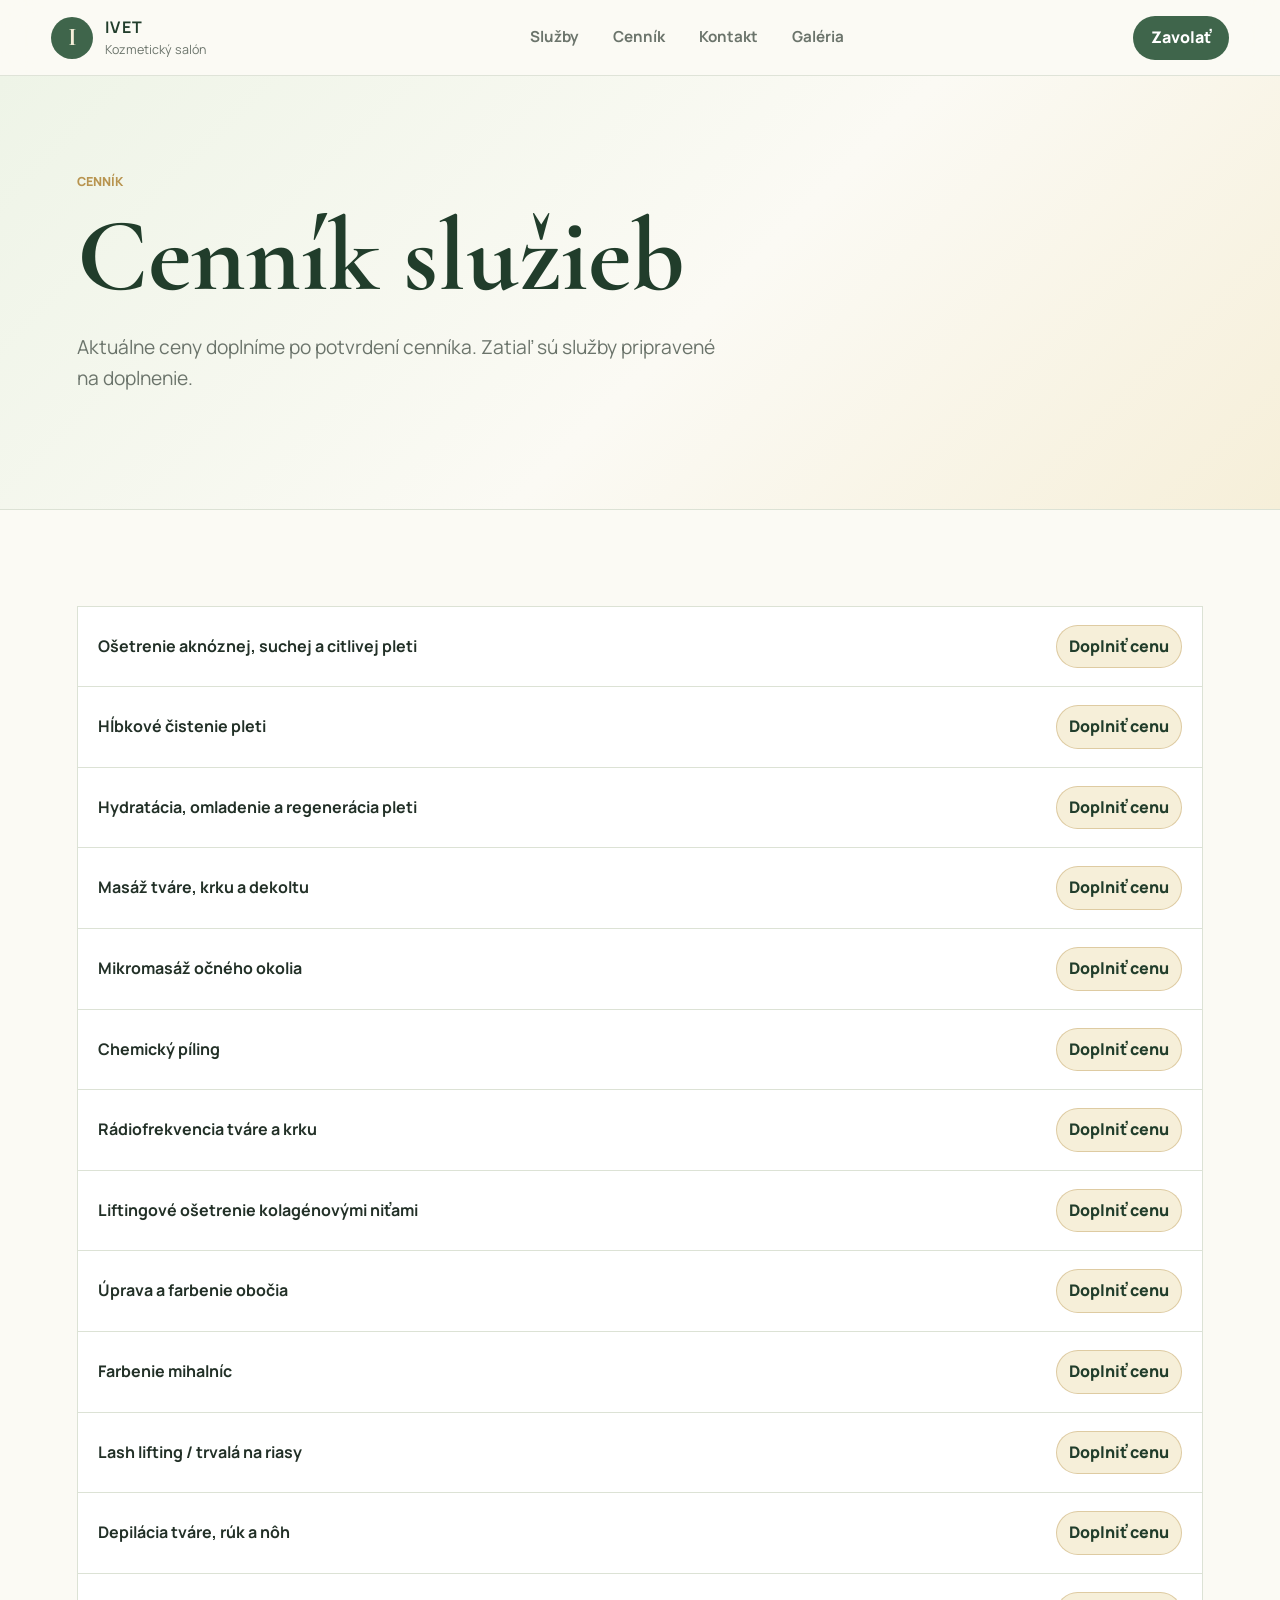
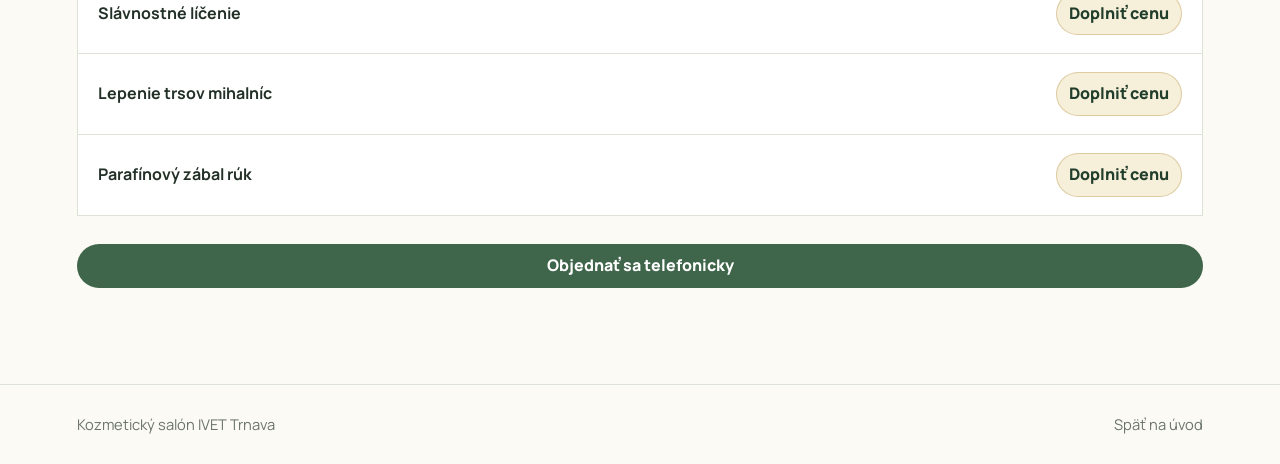
==== cennik.html @ 9b258953 "Add price and gallery pages" ====
<!doctype html>
<html lang="sk">
  <head>
    <meta charset="utf-8" />
    <meta name="viewport" content="width=device-width, initial-scale=1" />
    <meta name="description" content="Cenník služieb Kozmetického salónu IVET Trnava." />
    <title>Cenník | Kozmetický salón IVET Trnava</title>
    <link rel="preconnect" href="https://fonts.googleapis.com" />
    <link rel="preconnect" href="https://fonts.gstatic.com" crossorigin />
    <link
      href="https://fonts.googleapis.com/css2?family=Cormorant+Garamond:wght@600;700&family=Manrope:wght@400;500;600;700;800&display=swap"
      rel="stylesheet"
    />
    <link rel="stylesheet" href="styles.css" />
  </head>
  <body>
    <header class="site-header" data-header>
      <a class="brand" href="index.html" aria-label="Kozmetický salón IVET">
        <span class="brand-mark">I</span>
        <span>
          <strong>IVET</strong>
          <small>Kozmetický salón</small>
        </span>
      </a>
      <nav class="nav" aria-label="Hlavná navigácia">
        <a href="index.html#sluzby">Služby</a>
        <a href="cennik.html">Cenník</a>
        <a href="index.html#kontakt">Kontakt</a>
        <a href="galeria.html">Galéria</a>
      </nav>
      <a class="call-link" href="tel:+421908749265">Zavolať</a>
    </header>

    <main>
      <section class="page-hero">
        <p class="eyebrow">Cenník</p>
        <h1>Cenník služieb</h1>
        <p class="lead">Aktuálne ceny doplníme po potvrdení cenníka. Zatiaľ sú služby pripravené na doplnenie.</p>
      </section>

      <section class="section price-page">
        <div class="price-list">
          <div><strong>Ošetrenie aknóznej, suchej a citlivej pleti</strong><span>Doplniť cenu</span></div>
          <div><strong>Hĺbkové čistenie pleti</strong><span>Doplniť cenu</span></div>
          <div><strong>Hydratácia, omladenie a regenerácia pleti</strong><span>Doplniť cenu</span></div>
          <div><strong>Masáž tváre, krku a dekoltu</strong><span>Doplniť cenu</span></div>
          <div><strong>Mikromasáž očného okolia</strong><span>Doplniť cenu</span></div>
          <div><strong>Chemický píling</strong><span>Doplniť cenu</span></div>
          <div><strong>Rádiofrekvencia tváre a krku</strong><span>Doplniť cenu</span></div>
          <div><strong>Liftingové ošetrenie kolagénovými niťami</strong><span>Doplniť cenu</span></div>
          <div><strong>Úprava a farbenie obočia</strong><span>Doplniť cenu</span></div>
          <div><strong>Farbenie mihalníc</strong><span>Doplniť cenu</span></div>
          <div><strong>Lash lifting / trvalá na riasy</strong><span>Doplniť cenu</span></div>
          <div><strong>Depilácia tváre, rúk a nôh</strong><span>Doplniť cenu</span></div>
          <div><strong>Slávnostné líčenie</strong><span>Doplniť cenu</span></div>
          <div><strong>Lepenie trsov mihalníc</strong><span>Doplniť cenu</span></div>
          <div><strong>Parafínový zábal rúk</strong><span>Doplniť cenu</span></div>
        </div>
        <a class="button primary" href="tel:+421908749265">Objednať sa telefonicky</a>
      </section>
    </main>

    <footer class="site-footer">
      <span>Kozmetický salón IVET Trnava</span>
      <a href="index.html">Späť na úvod</a>
    </footer>

    <script src="script.js"></script>
  </body>
</html>
---- styles.css ----
:root {
  --bg: #fbfaf4;
  --surface: #ffffff;
  --text: #223027;
  --muted: #6b746b;
  --line: #dce2d5;
  --green: #3f654b;
  --green-dark: #213d2b;
  --green-soft: #edf3e8;
  --gold: #b8944f;
  --gold-soft: #f6efd9;
  --shadow: 0 18px 55px rgba(33, 61, 43, 0.13);
}

* {
  box-sizing: border-box;
}

html {
  scroll-behavior: smooth;
}

body {
  margin: 0;
  background: var(--bg);
  color: var(--text);
  font-family: Manrope, Arial, sans-serif;
  line-height: 1.6;
}

a {
  color: inherit;
  text-decoration: none;
}

img {
  max-width: 100%;
}

.site-header {
  position: sticky;
  top: 0;
  z-index: 10;
  display: flex;
  align-items: center;
  justify-content: space-between;
  gap: 24px;
  min-height: 76px;
  padding: 14px clamp(18px, 4vw, 56px);
  background: rgba(251, 250, 244, 0.92);
  border-bottom: 1px solid rgba(220, 226, 213, 0.9);
  backdrop-filter: blur(18px);
  transition: box-shadow 160ms ease, background 160ms ease;
}

.site-header.is-scrolled {
  background: rgba(251, 250, 244, 0.98);
  box-shadow: 0 10px 30px rgba(33, 61, 43, 0.08);
}

.brand {
  display: inline-flex;
  align-items: center;
  gap: 12px;
  min-width: 190px;
}

.brand-mark {
  display: grid;
  width: 42px;
  height: 42px;
  place-items: center;
  border-radius: 50%;
  background: var(--green);
  color: var(--gold-soft);
  font-family: "Cormorant Garamond", Georgia, serif;
  font-size: 1.6rem;
  font-weight: 700;
}

.brand strong,
.brand small {
  display: block;
}

.brand strong {
  color: var(--green-dark);
  letter-spacing: 0.08em;
}

.brand small {
  color: var(--muted);
  font-size: 0.78rem;
}

.nav {
  display: flex;
  align-items: center;
  justify-content: center;
  gap: clamp(14px, 3vw, 34px);
  color: var(--muted);
  font-size: 0.95rem;
  font-weight: 700;
}

.nav a,
.site-footer a,
.contact-card a:not(.phone-box) {
  transition: color 160ms ease;
}

.nav a:hover,
.site-footer a:hover,
.contact-card a:not(.phone-box):hover {
  color: var(--green);
}

.call-link,
.button {
  display: inline-flex;
  align-items: center;
  justify-content: center;
  min-height: 44px;
  padding: 0 18px;
  border-radius: 999px;
  font-weight: 800;
  white-space: nowrap;
}

.call-link,
.button.primary {
  background: var(--green);
  color: #fff;
}

.button.secondary {
  border: 1px solid var(--gold);
  background: var(--gold-soft);
  color: var(--green-dark);
}

.hero {
  display: grid;
  grid-template-columns: minmax(0, 1fr) minmax(280px, 430px);
  gap: clamp(28px, 6vw, 72px);
  align-items: end;
  min-height: calc(100vh - 76px);
  padding: clamp(56px, 9vw, 112px) clamp(18px, 6vw, 88px) clamp(44px, 7vw, 76px);
  background: linear-gradient(135deg, #fbfaf4, #eef4e7 58%, #f6efd9);
}

.hero-copy {
  max-width: 760px;
}

.eyebrow {
  margin: 0 0 12px;
  color: var(--gold);
  font-size: 0.78rem;
  font-weight: 800;
  letter-spacing: 0;
  text-transform: uppercase;
}

h1,
h2,
h3,
p {
  margin-top: 0;
}

h1,
h2 {
  font-family: "Cormorant Garamond", Georgia, serif;
  line-height: 1;
}

h1 {
  max-width: 780px;
  margin-bottom: 24px;
  color: var(--green-dark);
  font-size: 6.5rem;
}

h2 {
  margin-bottom: 18px;
  color: var(--green-dark);
  font-size: 4rem;
}

h3 {
  margin-bottom: 10px;
  color: var(--green-dark);
  font-size: 1.05rem;
}

.lead {
  max-width: 650px;
  color: var(--muted);
  font-size: 1.2rem;
}

.hero-actions {
  display: flex;
  flex-wrap: wrap;
  gap: 12px;
  margin-top: 30px;
}

.hero-photo {
  position: relative;
  min-height: 560px;
  overflow: hidden;
  border: 1px solid rgba(184, 148, 79, 0.28);
  border-radius: 8px;
  box-shadow: var(--shadow);
}

.hero-photo img {
  display: block;
  width: 100%;
  height: 100%;
  min-height: 560px;
  object-fit: cover;
}

.hero-panel {
  position: absolute;
  right: 18px;
  bottom: 18px;
  display: grid;
  gap: 6px;
  width: min(78%, 290px);
  padding: 22px;
  background: rgba(255, 255, 255, 0.9);
  border: 1px solid rgba(184, 148, 79, 0.32);
  border-radius: 8px;
  box-shadow: var(--shadow);
}

.hero-panel p {
  margin-bottom: 16px;
  color: var(--green-dark);
  font-weight: 800;
}

.hero-panel span {
  margin-bottom: 10px;
  color: var(--muted);
}

.section,
.page-hero {
  padding: clamp(54px, 8vw, 96px) clamp(18px, 6vw, 88px);
}

.page-hero {
  background: linear-gradient(135deg, #eef4e7, #fbfaf4 55%, #f6efd9);
  border-bottom: 1px solid var(--line);
}

.intro,
.contact {
  display: grid;
  grid-template-columns: minmax(220px, 0.8fr) minmax(0, 1fr);
  gap: clamp(24px, 6vw, 72px);
  align-items: start;
  border-top: 1px solid var(--line);
}

.intro p:last-child,
.contact p {
  color: var(--muted);
  font-size: 1.06rem;
}

.section-heading {
  max-width: 760px;
  margin-bottom: 32px;
}

.service-grid {
  display: grid;
  grid-template-columns: repeat(3, minmax(0, 1fr));
  gap: 1px;
  background: var(--line);
  border: 1px solid var(--line);
}

.service-grid article {
  min-height: 190px;
  padding: clamp(22px, 3vw, 32px);
  background: var(--surface);
}

.service-grid p {
  margin-bottom: 0;
  color: var(--muted);
}

.link-band {
  display: grid;
  grid-template-columns: minmax(0, 1fr) auto;
  gap: 26px;
  align-items: center;
  padding: clamp(42px, 7vw, 74px) clamp(18px, 6vw, 88px);
  background: var(--green-soft);
  border-block: 1px solid var(--line);
}

.link-band p {
  max-width: 760px;
  color: var(--muted);
}

.gallery-teaser {
  background: var(--gold-soft);
}

.contact-card {
  display: grid;
  gap: 12px;
  padding: 24px;
  background: #fff;
  border: 1px solid rgba(184, 148, 79, 0.3);
  border-radius: 8px;
  box-shadow: var(--shadow);
}

.contact-card span {
  color: var(--gold);
  font-size: 0.78rem;
  font-weight: 800;
  text-transform: uppercase;
}

.contact-card a {
  overflow-wrap: anywhere;
}

.phone-box {
  display: block;
  padding: 18px;
  background: var(--green);
  border-radius: 8px;
  color: #fff;
  font-size: 1.28rem;
  font-weight: 800;
  text-align: center;
}

.price-page {
  display: grid;
  gap: 28px;
}

.price-list {
  display: grid;
  background: var(--surface);
  border: 1px solid var(--line);
}

.price-list div {
  display: grid;
  grid-template-columns: minmax(0, 1fr) minmax(150px, auto);
  gap: 18px;
  align-items: center;
  padding: 18px 20px;
  border-bottom: 1px solid var(--line);
}

.price-list div:last-child {
  border-bottom: 0;
}

.price-list span {
  justify-self: end;
  padding: 8px 12px;
  background: var(--gold-soft);
  border: 1px solid rgba(184, 148, 79, 0.4);
  border-radius: 999px;
  color: var(--green-dark);
  font-weight: 800;
}

.gallery-page {
  border-top: 1px solid var(--line);
}

.gallery-grid {
  display: grid;
  grid-template-columns: repeat(3, minmax(0, 1fr));
  gap: 14px;
}

.gallery-grid button {
  display: block;
  height: 230px;
  padding: 0;
  overflow: hidden;
  border: 1px solid rgba(184, 148, 79, 0.28);
  border-radius: 8px;
  background: var(--green-soft);
  cursor: pointer;
}

.gallery-grid img {
  display: block;
  width: 100%;
  height: 100%;
  object-fit: cover;
  transition: transform 220ms ease;
}

.gallery-grid button:hover img {
  transform: scale(1.04);
}

.lightbox {
  position: fixed;
  inset: 0;
  z-index: 30;
  display: grid;
  grid-template-columns: 56px minmax(0, 1fr) 56px;
  align-items: center;
  gap: 18px;
  padding: 28px;
  background: rgba(14, 27, 19, 0.92);
}

.lightbox[hidden] {
  display: none;
}

.lightbox img {
  justify-self: center;
  max-width: 100%;
  max-height: 88vh;
  border-radius: 8px;
  box-shadow: 0 20px 70px rgba(0, 0, 0, 0.35);
}

.lightbox button {
  border: 0;
  background: rgba(255, 255, 255, 0.94);
  color: var(--green-dark);
  cursor: pointer;
  font-family: Manrope, Arial, sans-serif;
  font-weight: 800;
}

.lightbox-prev,
.lightbox-next {
  width: 52px;
  height: 52px;
  border-radius: 50%;
  font-size: 2.4rem;
}

.lightbox-close {
  position: absolute;
  top: 18px;
  right: 18px;
  width: 44px;
  height: 44px;
  border-radius: 50%;
  font-size: 2rem;
  line-height: 1;
}

.site-footer {
  display: flex;
  justify-content: space-between;
  gap: 20px;
  padding: 28px clamp(18px, 6vw, 88px);
  border-top: 1px solid var(--line);
  color: var(--muted);
  font-size: 0.92rem;
}

@media (max-width: 920px) {
  .site-header {
    flex-wrap: wrap;
  }

  .brand {
    min-width: auto;
  }

  .nav {
    order: 3;
    width: 100%;
    justify-content: flex-start;
    overflow-x: auto;
    padding-bottom: 2px;
  }

  .hero,
  .intro,
  .contact,
  .link-band {
    grid-template-columns: 1fr;
  }

  .hero {
    min-height: auto;
  }

  .hero-photo,
  .hero-photo img {
    min-height: 440px;
  }

  h1 {
    font-size: 4.8rem;
  }

  h2 {
    font-size: 3rem;
  }

  .link-band .button {
    justify-self: start;
  }

  .service-grid {
    grid-template-columns: repeat(2, minmax(0, 1fr));
  }
}

@media (max-width: 620px) {
  .site-header {
    gap: 12px;
    min-height: auto;
  }

  .brand small {
    display: none;
  }

  .call-link {
    min-height: 40px;
    padding-inline: 14px;
  }

  .service-grid,
  .gallery-grid,
  .price-list div {
    grid-template-columns: 1fr;
  }

  .hero-photo,
  .hero-photo img {
    min-height: 360px;
  }

  .hero-panel {
    position: static;
    width: auto;
    border-radius: 0;
    box-shadow: none;
  }

  .gallery-grid button {
    height: 210px;
  }

  .price-list span {
    justify-self: start;
  }

  .lightbox {
    grid-template-columns: 44px minmax(0, 1fr) 44px;
    gap: 8px;
    padding: 18px;
  }

  .lightbox-prev,
  .lightbox-next {
    width: 42px;
    height: 42px;
    font-size: 2rem;
  }

  h1 {
    font-size: 3.1rem;
  }

  h2 {
    font-size: 2.2rem;
  }

  .lead {
    font-size: 1.05rem;
  }

  .site-footer {
    flex-direction: column;
  }
}
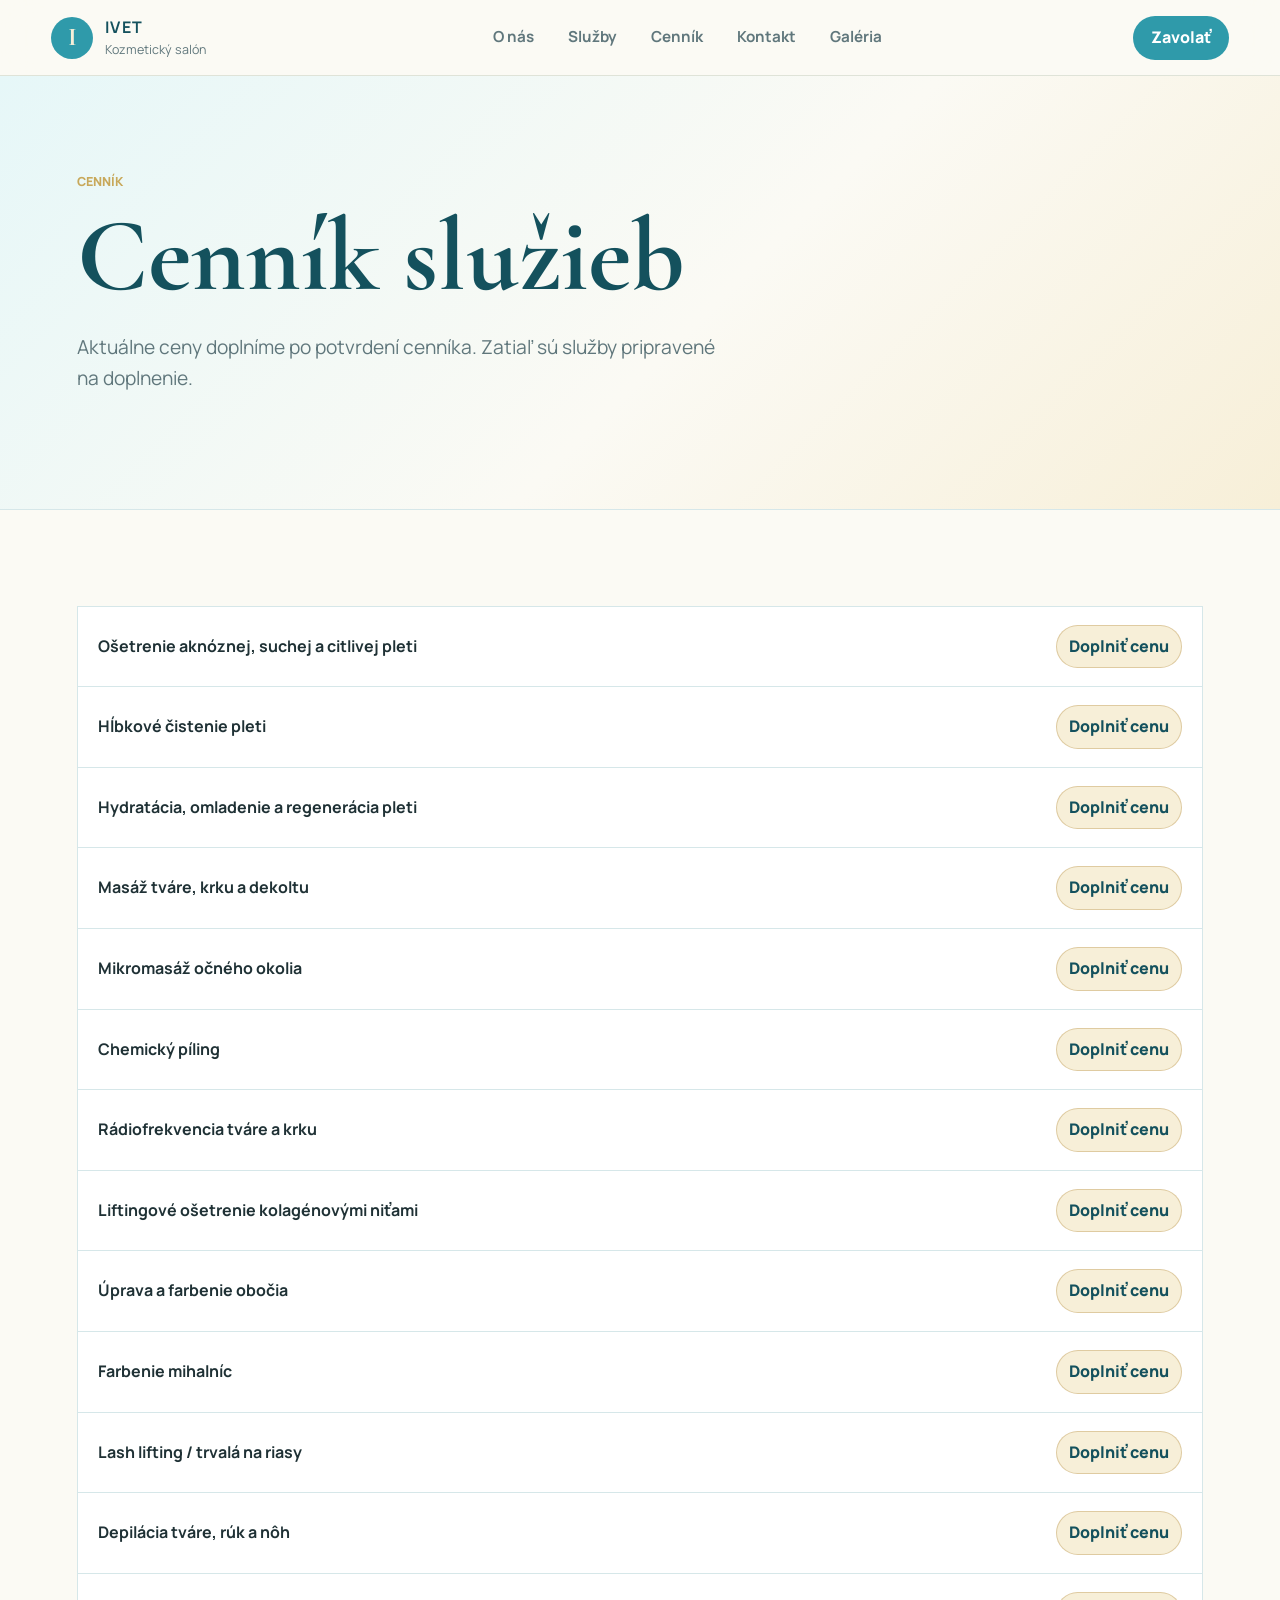
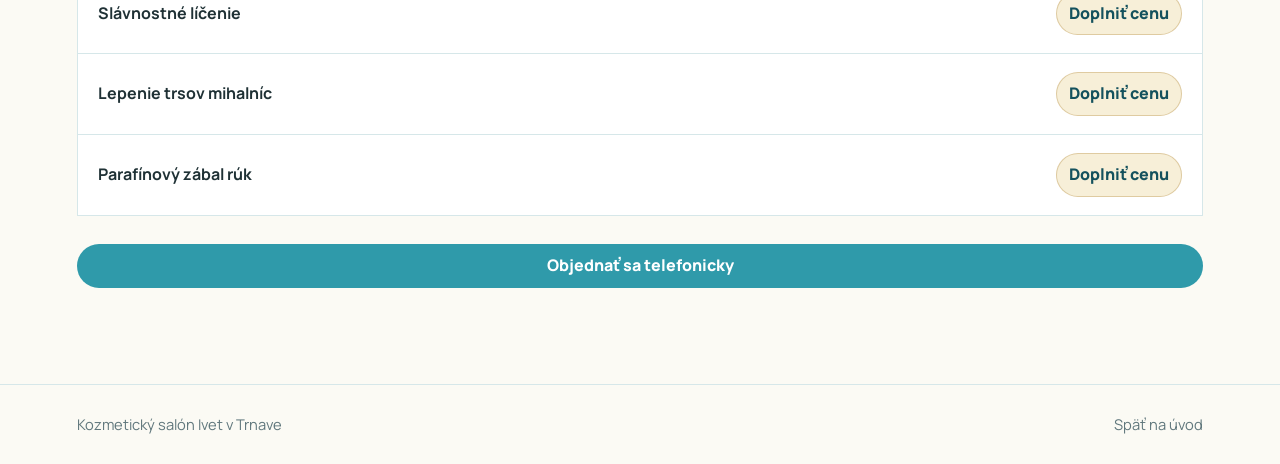
==== commit 915685fa: "Update salon content structure" ====
--- a/cennik.html
+++ b/cennik.html
@@ -3,8 +3,8 @@
   <head>
     <meta charset="utf-8" />
     <meta name="viewport" content="width=device-width, initial-scale=1" />
-    <meta name="description" content="Cenník služieb Kozmetického salónu IVET Trnava." />
-    <title>Cenník | Kozmetický salón IVET Trnava</title>
+    <meta name="description" content="Cenník služieb Kozmetického salónu Ivet v Trnave." />
+    <title>Cenník | Kozmetický salón Ivet v Trnave</title>
     <link rel="preconnect" href="https://fonts.googleapis.com" />
     <link rel="preconnect" href="https://fonts.gstatic.com" crossorigin />
     <link
@@ -15,7 +15,7 @@
   </head>
   <body>
     <header class="site-header" data-header>
-      <a class="brand" href="index.html" aria-label="Kozmetický salón IVET">
+      <a class="brand" href="index.html" aria-label="Kozmetický salón Ivet">
         <span class="brand-mark">I</span>
         <span>
           <strong>IVET</strong>
@@ -23,7 +23,8 @@
         </span>
       </a>
       <nav class="nav" aria-label="Hlavná navigácia">
-        <a href="index.html#sluzby">Služby</a>
+        <a href="index.html#o-nas">O nás</a>
+        <a href="sluzby.html">Služby</a>
         <a href="cennik.html">Cenník</a>
         <a href="index.html#kontakt">Kontakt</a>
         <a href="galeria.html">Galéria</a>
@@ -61,7 +62,7 @@
     </main>
 
     <footer class="site-footer">
-      <span>Kozmetický salón IVET Trnava</span>
+      <span>Kozmetický salón Ivet v Trnave</span>
       <a href="index.html">Späť na úvod</a>
     </footer>
 
--- a/styles.css
+++ b/styles.css
@@ -1,15 +1,15 @@
 :root {
   --bg: #fbfaf4;
   --surface: #ffffff;
-  --text: #223027;
-  --muted: #6b746b;
-  --line: #dce2d5;
-  --green: #3f654b;
-  --green-dark: #213d2b;
-  --green-soft: #edf3e8;
-  --gold: #b8944f;
-  --gold-soft: #f6efd9;
-  --shadow: 0 18px 55px rgba(33, 61, 43, 0.13);
+  --text: #1f3135;
+  --muted: #60777c;
+  --line: #d6e7e9;
+  --green: #2f9aaa;
+  --green-dark: #14515d;
+  --green-soft: #e8f7f8;
+  --gold: #c8a85a;
+  --gold-soft: #f7efd8;
+  --shadow: 0 18px 55px rgba(20, 81, 93, 0.14);
 }
 
 * {
@@ -55,7 +55,7 @@
 
 .site-header.is-scrolled {
   background: rgba(251, 250, 244, 0.98);
-  box-shadow: 0 10px 30px rgba(33, 61, 43, 0.08);
+  box-shadow: 0 10px 30px rgba(20, 81, 93, 0.08);
 }
 
 .brand {
@@ -146,7 +146,7 @@
   align-items: end;
   min-height: calc(100vh - 76px);
   padding: clamp(56px, 9vw, 112px) clamp(18px, 6vw, 88px) clamp(44px, 7vw, 76px);
-  background: linear-gradient(135deg, #fbfaf4, #eef4e7 58%, #f6efd9);
+  background: linear-gradient(135deg, #fbfaf4, #e6f7f8 58%, #f7efd8);
 }
 
 .hero-copy {
@@ -255,11 +255,12 @@
 }
 
 .page-hero {
-  background: linear-gradient(135deg, #eef4e7, #fbfaf4 55%, #f6efd9);
+  background: linear-gradient(135deg, #e6f7f8, #fbfaf4 55%, #f7efd8);
   border-bottom: 1px solid var(--line);
 }
 
 .intro,
+.about,
 .contact {
   display: grid;
   grid-template-columns: minmax(220px, 0.8fr) minmax(0, 1fr);
@@ -274,6 +275,47 @@
   font-size: 1.06rem;
 }
 
+.about {
+  grid-template-columns: minmax(260px, 0.72fr) minmax(0, 1fr);
+}
+
+.about-photo {
+  overflow: hidden;
+  border: 1px solid rgba(200, 168, 90, 0.3);
+  border-radius: 8px;
+  box-shadow: var(--shadow);
+}
+
+.about-photo img {
+  display: block;
+  width: 100%;
+  height: 100%;
+  min-height: 360px;
+  object-fit: cover;
+}
+
+.about-copy p {
+  color: var(--muted);
+}
+
+.brand-note {
+  display: grid;
+  gap: 8px;
+  margin-top: 24px;
+  padding: 20px;
+  background: var(--green-soft);
+  border: 1px solid var(--line);
+  border-radius: 8px;
+}
+
+.brand-note strong {
+  color: var(--green-dark);
+}
+
+.brand-note span {
+  color: var(--muted);
+}
+
 .section-heading {
   max-width: 760px;
   margin-bottom: 32px;
@@ -287,13 +329,22 @@
   border: 1px solid var(--line);
 }
 
-.service-grid article {
+.service-grid article,
+.service-grid a {
+  display: block;
   min-height: 190px;
   padding: clamp(22px, 3vw, 32px);
   background: var(--surface);
-}
-
-.service-grid p {
+  transition: background 160ms ease, transform 160ms ease;
+}
+
+.service-grid a:hover {
+  background: var(--green-soft);
+  transform: translateY(-2px);
+}
+
+.service-grid p,
+.service-grid a p {
   margin-bottom: 0;
   color: var(--muted);
 }
@@ -347,6 +398,49 @@
   font-size: 1.28rem;
   font-weight: 800;
   text-align: center;
+}
+
+.map-link {
+  padding: 14px;
+  border: 1px solid var(--line);
+  border-radius: 8px;
+  color: var(--green-dark);
+  font-weight: 800;
+  text-align: center;
+}
+
+.map-section {
+  padding: 0 clamp(18px, 6vw, 88px) clamp(54px, 8vw, 96px);
+  background: var(--bg);
+}
+
+.map-section iframe {
+  display: block;
+  width: 100%;
+  height: 360px;
+  border: 1px solid var(--line);
+  border-radius: 8px;
+}
+
+.service-detail-list {
+  display: grid;
+  gap: 18px;
+}
+
+.service-detail-list article {
+  padding: clamp(24px, 4vw, 40px);
+  background: #fff;
+  border: 1px solid var(--line);
+  border-radius: 8px;
+}
+
+.service-detail-list h2 {
+  font-size: 2.7rem;
+}
+
+.service-detail-list p {
+  max-width: 820px;
+  color: var(--muted);
 }
 
 .price-page {
@@ -497,6 +591,7 @@
 
   .hero,
   .intro,
+  .about,
   .contact,
   .link-band {
     grid-template-columns: 1fr;
